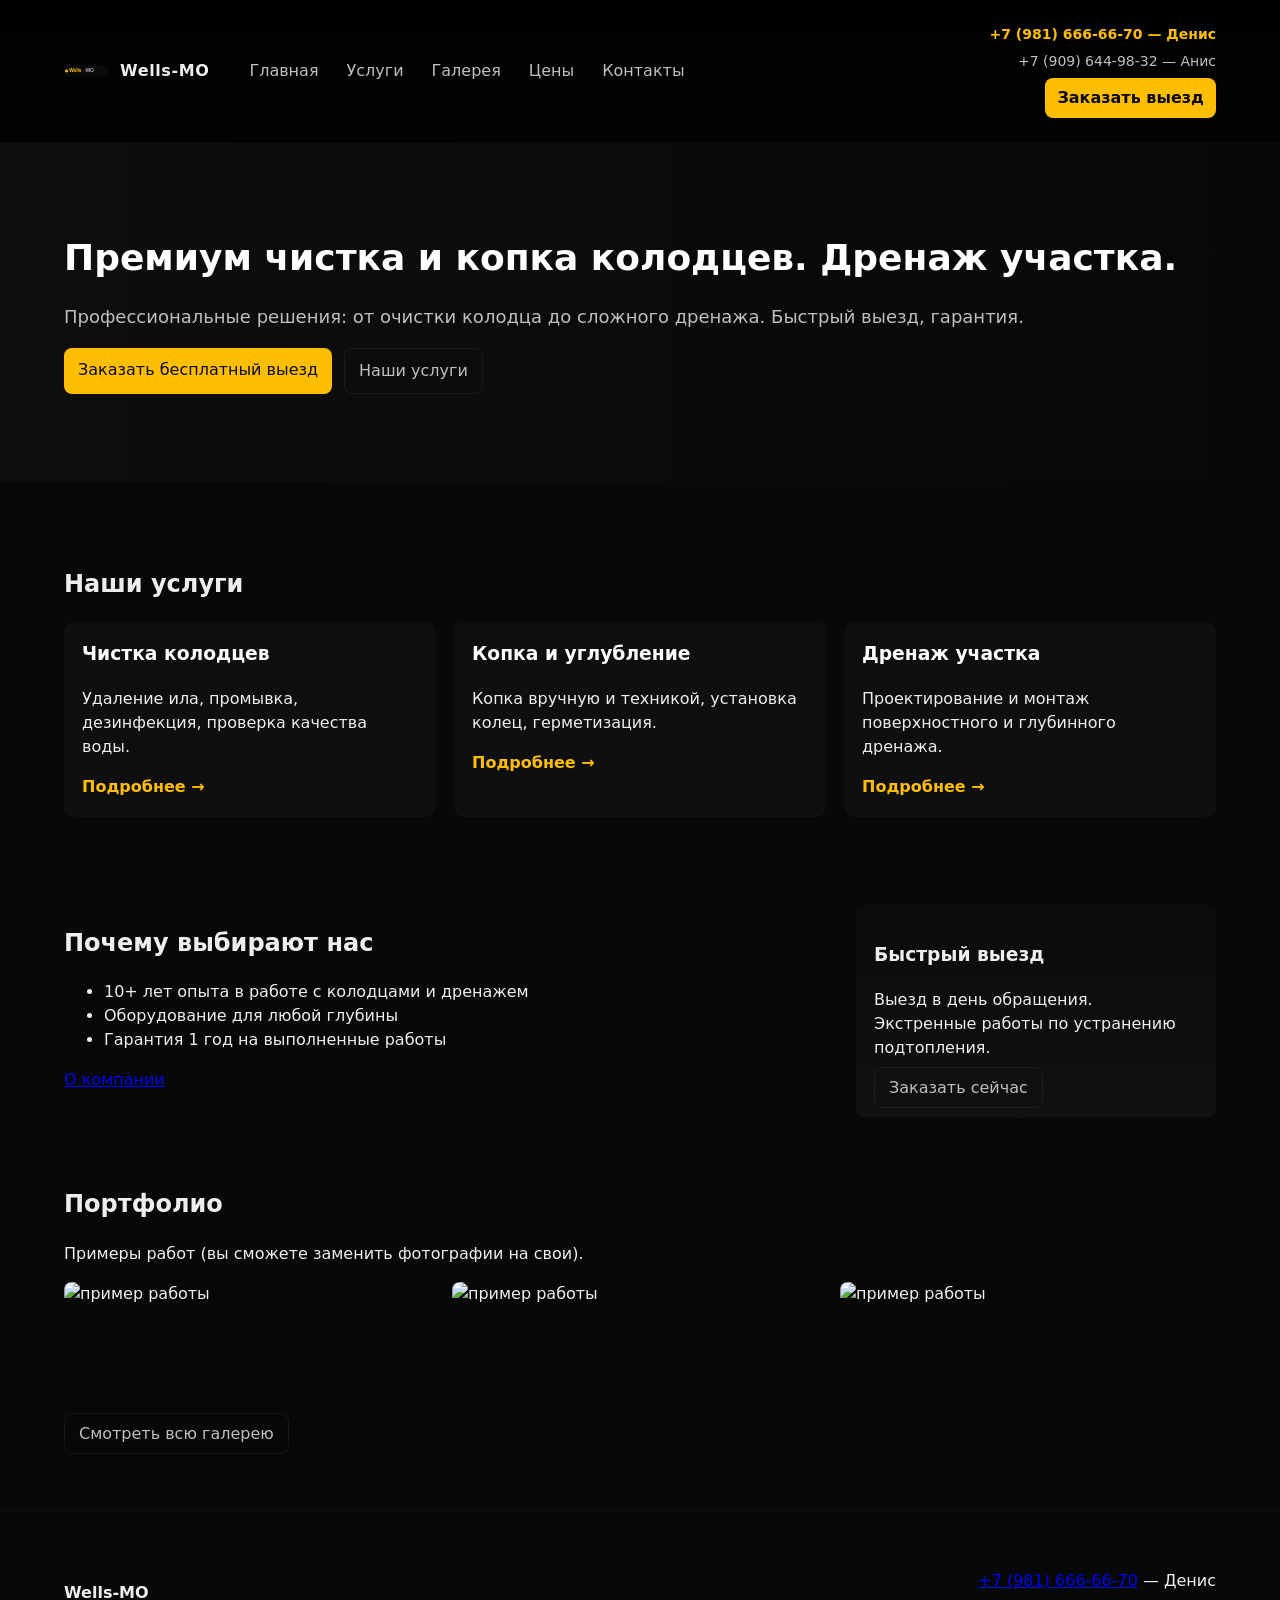
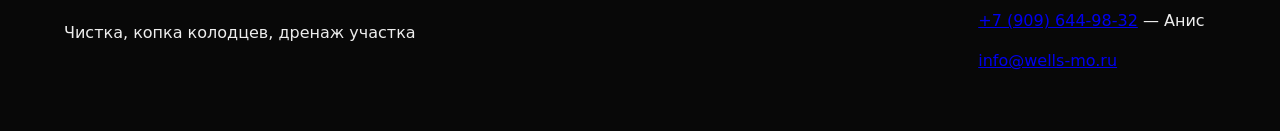
==== index.html @ 6ac6c1f7 "Add premium multi-page site for Wells-MO" ====
<!doctype html>
<html lang="ru">
<head>
  <meta charset="utf-8">
  <meta name="viewport" content="width=device-width,initial-scale=1">
  <title>Wells-MO — Чистка и копка колодцев, дренаж участка</title>
  <meta name="description" content="Премиум услуги: чистка колодцев, копка, дренаж участка. Выезд в день обращения. Денис +7 (981) 666-66-70">
  <link rel="stylesheet" href="/assets/css/styles.css">
  <link rel="icon" href="/assets/logo.svg" type="image/svg+xml">
  <meta property="og:title" content="Wells-MO — Чистка и копка колодцев">
  <meta property="og:description" content="Премиум услуги по чистке и копке колодцев, устройству дренажа участка">
  <meta property="og:type" content="website">
  <script type="application/ld+json">
  {"@context":"https://schema.org","@type":"LocalBusiness","name":"Wells-MO","telephone":"+7-981-666-66-70","email":"info@wells-mo.ru","url":"https://wells-mo.ru","address":{"@type":"PostalAddress","addressLocality":"ВашГород"},"service":[{"@type":"Service","name":"Чистка колодцев"},{"@type":"Service","name":"Копка колодцев"},{"@type":"Service","name":"Дренаж участка"}]}
  </script>
</head>
<body>
  <header class="site-header">
    <div class="container header-inner">
      <a class="logo" href="/">
        <img src="/assets/logo.svg" alt="Wells-MO logo" class="logo-img">
        <span class="logo-text">Wells‑MO</span>
      </a>
      <nav class="main-nav">
        <a href="/">Главная</a>
        <a href="/services/">Услуги</a>
        <a href="/gallery/">Галерея</a>
        <a href="/prices/">Цены</a>
        <a href="/contacts/">Контакты</a>
      </nav>
      <div class="contacts">
        <a class="phone primary" href="tel:+79816666670">+7 (981) 666‑66‑70 — Денис</a>
        <a class="phone" href="tel:+79096449832">+7 (909) 644‑98‑32 — Анис</a>
        <a class="btn-cta" href="/contacts/">Заказать выезд</a>
      </div>
    </div>
  </header>

  <main>
    <section class="hero">
      <div class="container">
        <h1>Премиум чистка и копка колодцев. Дренаж участка.</h1>
        <p class="lead">Профессиональные решения: от очистки колодца до сложного дренажа. Быстрый выезд, гарантия.</p>
        <div class="hero-ctas">
          <a class="btn btn-primary" href="/contacts/">Заказать бесплатный выезд</a>
          <a class="btn" href="/services/">Наши услуги</a>
        </div>
      </div>
    </section>

    <section class="services-preview">
      <div class="container">
        <h2>Наши услуги</h2>
        <div class="cards">
          <article class="card">
            <h3>Чистка колодцев</h3>
            <p>Удаление ила, промывка, дезинфекция, проверка качества воды.</p>
            <a href="/services/cleaning.html" class="more">Подробнее →</a>
          </article>
          <article class="card">
            <h3>Копка и углубление</h3>
            <p>Копка вручную и техникой, установка колец, герметизация.</p>
            <a href="/services/digging.html" class="more">Подробнее →</a>
          </article>
          <article class="card">
            <h3>Дренаж участка</h3>
            <p>Проектирование и монтаж поверхностного и глубинного дренажа.</p>
            <a href="/services/drainage.html" class="more">Подробнее →</a>
          </article>
        </div>
      </div>
    </section>

    <section class="about-preview">
      <div class="container">
        <div class="about-grid">
          <div>
            <h2>Почему выбирают нас</h2>
            <ul class="bullets">
              <li>10+ лет опыта в работе с колодцами и дренажем</li>
              <li>Оборудование для любой глубины</li>
              <li>Гарантия 1 год на выполненные работы</li>
            </ul>
            <a class="btn-outline" href="/about/">О компании</a>
          </div>
          <div class="promo-card">
            <h3>Быстрый выезд</h3>
            <p>Выезд в день обращения. Экстренные работы по устранению подтопления.</p>
            <a class="btn" href="/contacts/">Заказать сейчас</a>
          </div>
        </div>
      </div>
    </section>

    <section class="gallery-preview">
      <div class="container">
        <h2>Портфолио</h2>
        <p>Примеры работ (вы сможете заменить фотографии на свои).</p>
        <div class="gallery-grid">
          <img src="/assets/placeholder-1.jpg" alt="пример работы">
          <img src="/assets/placeholder-2.jpg" alt="пример работы">
          <img src="/assets/placeholder-3.jpg" alt="пример работы">
        </div>
        <a class="btn" href="/gallery/">Смотреть всю галерею</a>
      </div>
    </section>
  </main>

  <footer class="site-footer">
    <div class="container footer-inner">
      <div>
        <strong>Wells‑MO</strong>
        <p>Чистка, копка колодцев, дренаж участка</p>
      </div>
      <div>
        <p><a href="tel:+79816666670">+7 (981) 666‑66‑70</a> — Денис</p>
        <p><a href="tel:+79096449832">+7 (909) 644‑98‑32</a> — Анис</p>
        <p><a href="mailto:info@wells-mo.ru">info@wells-mo.ru</a></p>
      </div>
    </div>
  </footer>

  <script>
    // Simple script for phone link CTA (no tracking)
    document.querySelectorAll('.btn-cta').forEach(el=>el.addEventListener('click',e=>{}));
  </script>
</body>
</html>
---- assets/css/styles.css ----
/* Minimal premium dark theme with yellow accents */
:root{
  --bg:#080808; /* very dark */
  --card:#0f0f10;
  --accent:#ffbf00; /* yellow */
  --muted:#bfbfbf;
  --maxw:1200px;
}
*{box-sizing:border-box}
body{margin:0;font-family:Inter,system-ui,Segoe UI,Roboto,'Helvetica Neue',Arial,sans-serif;background:var(--bg);color:#eee;line-height:1.5}
.container{max-width:var(--maxw);margin:0 auto;padding:24px}
.site-header{border-bottom:1px solid rgba(255,255,255,0.03);position:sticky;top:0;background:linear-gradient(180deg,rgba(0,0,0,0.8),rgba(0,0,0,0.6));backdrop-filter:blur(6px);z-index:50}
.header-inner{display:flex;align-items:center;gap:20px}
.logo{display:flex;align-items:center;gap:12px;text-decoration:none;color:inherit}
.logo-img{width:44px;height:44px}
.logo-text{font-weight:700;letter-spacing:0.6px}
.main-nav{margin-left:12px;display:flex;gap:12px}
.main-nav a{color:var(--muted);text-decoration:none;padding:8px;border-radius:6px}
.contacts{margin-left:auto;display:flex;flex-direction:column;align-items:flex-end;gap:6px}
.phone{color:var(--muted);text-decoration:none;font-size:14px}
.phone.primary{color:var(--accent);font-weight:700}
.btn-cta{background:var(--accent);color:#080808;padding:8px 12px;border-radius:8px;text-decoration:none;font-weight:700}
.hero{padding:64px 0;background:linear-gradient(90deg,rgba(16,16,16,0.7),rgba(8,8,8,0.9));text-align:left}
.hero h1{font-size:36px;margin:0 0 12px;color:#fff}
.lead{color:var(--muted);font-size:18px}
.hero-ctas{margin-top:16px;display:flex;gap:12px}
.btn{background:transparent;border:1px solid rgba(255,255,255,0.06);padding:10px 14px;border-radius:8px;color:var(--muted);text-decoration:none}
.btn-primary{background:var(--accent);color:#080808;border:none}
.services-preview{padding:40px 0}
.cards{display:grid;grid-template-columns:repeat(auto-fit,minmax(220px,1fr));gap:18px}
.card{background:var(--card);padding:18px;border-radius:10px}
.card h3{margin-top:0;color:#fff}
.more{color:var(--accent);text-decoration:none;font-weight:600}
.about-grid{display:grid;grid-template-columns:1fr 360px;gap:20px;align-items:start}
.promo-card{background:linear-gradient(180deg,#0b0b0b,#111);padding:18px;border-radius:10px}
.gallery-grid{display:grid;grid-template-columns:repeat(auto-fit,minmax(180px,1fr));gap:12px;margin-top:12px}
.gallery-grid img{width:100%;height:140px;object-fit:cover;border-radius:8px;display:block}
.site-footer{border-top:1px solid rgba(255,255,255,0.03);padding:18px 0;margin-top:40px}
.footer-inner{display:flex;justify-content:space-between;align-items:center}
@media(max-width:900px){.header-inner{flex-wrap:wrap}.main-nav{order:3;width:100%;gap:8px}.contacts{align-items:flex-start}.about-grid{grid-template-columns:1fr}.gallery-grid img{height:120px}}
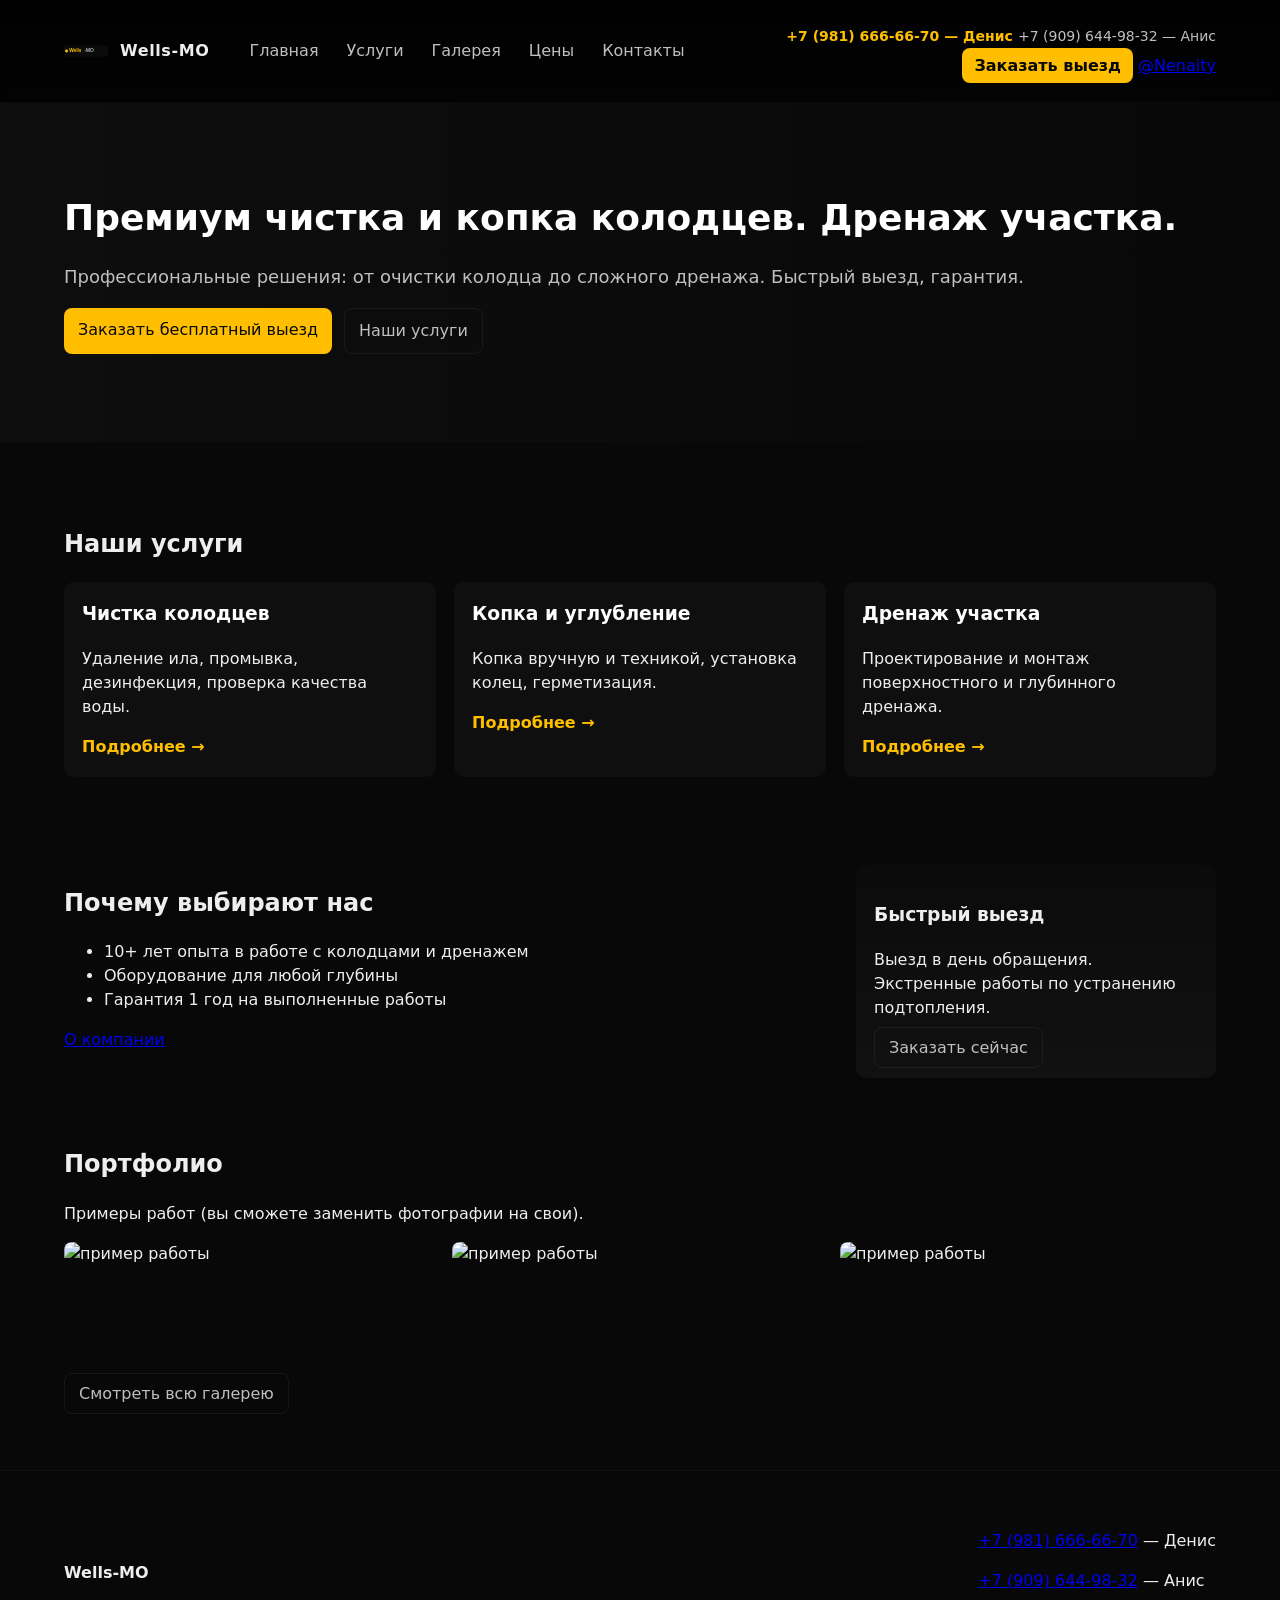
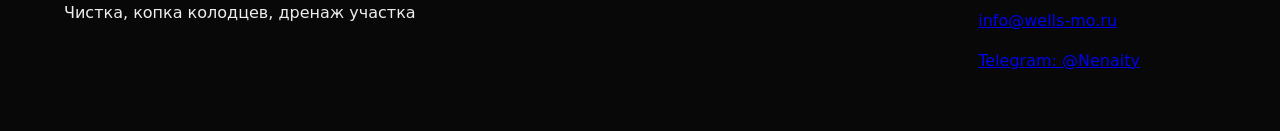
==== commit 99117380: "Update index.html: enlarge header logo, add Telegram link." ====
--- a/index.html
+++ b/index.html
@@ -29,9 +29,14 @@
         <a href="/contacts/">Контакты</a>
       </nav>
       <div class="contacts">
-        <a class="phone primary" href="tel:+79816666670">+7 (981) 666‑66‑70 — Денис</a>
-        <a class="phone" href="tel:+79096449832">+7 (909) 644‑98‑32 — Анис</a>
-        <a class="btn-cta" href="/contacts/">Заказать выезд</a>
+        <div class="phones">
+          <a class="phone primary" href="tel:+79816666670">+7 (981) 666‑66‑70 — Денис</a>
+          <a class="phone" href="tel:+79096449832">+7 (909) 644‑98‑32 — Анис</a>
+        </div>
+        <div class="actions">
+          <a class="btn-cta" href="/contacts/">Заказать выезд</a>
+          <a class="telegram" href="https://t.me/Nenaity" target="_blank" rel="noopener">@Nenaity</a>
+        </div>
       </div>
     </div>
   </header>
@@ -116,12 +121,12 @@
         <p><a href="tel:+79816666670">+7 (981) 666‑66‑70</a> — Денис</p>
         <p><a href="tel:+79096449832">+7 (909) 644‑98‑32</a> — Анис</p>
         <p><a href="mailto:info@wells-mo.ru">info@wells-mo.ru</a></p>
+        <p><a class="telegram" href="https://t.me/Nenaity" target="_blank" rel="noopener">Telegram: @Nenaity</a></p>
       </div>
     </div>
   </footer>
 
   <script>
-    // Simple script for phone link CTA (no tracking)
     document.querySelectorAll('.btn-cta').forEach(el=>el.addEventListener('click',e=>{}));
   </script>
 </body>
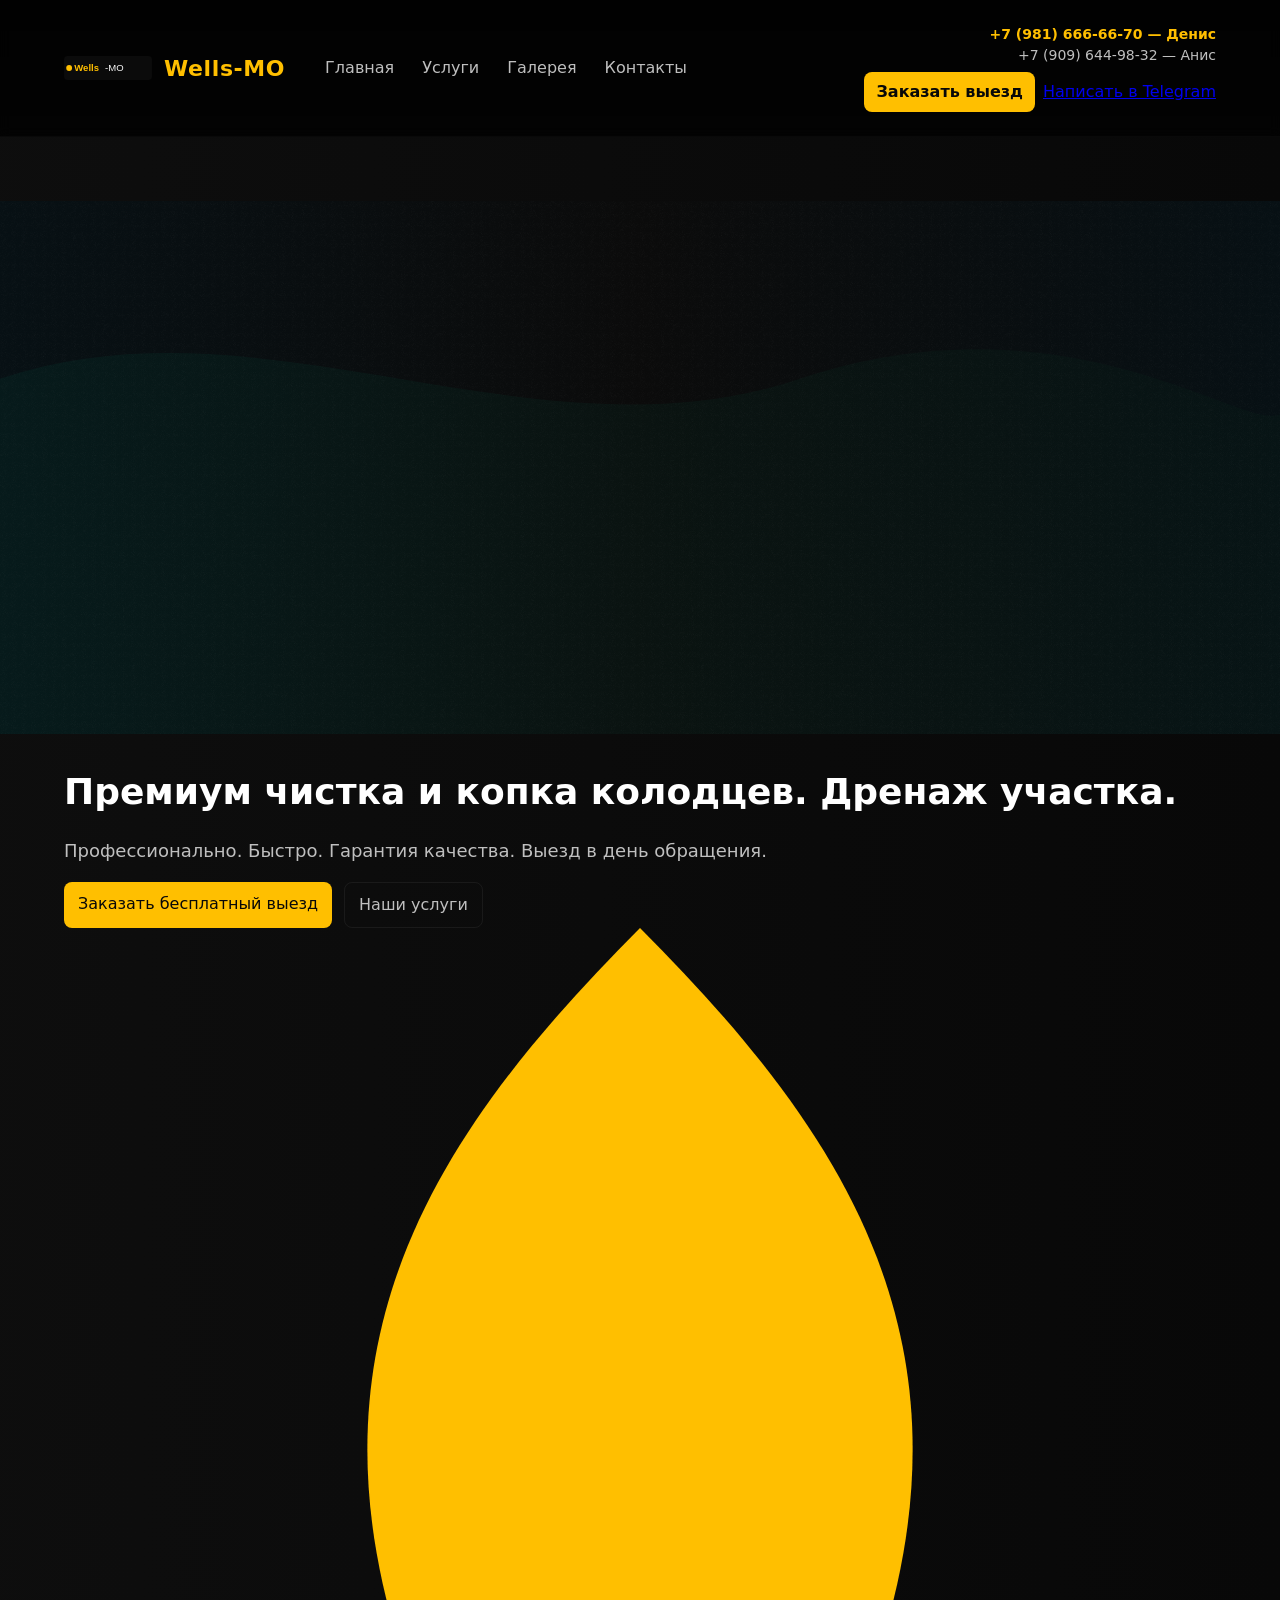
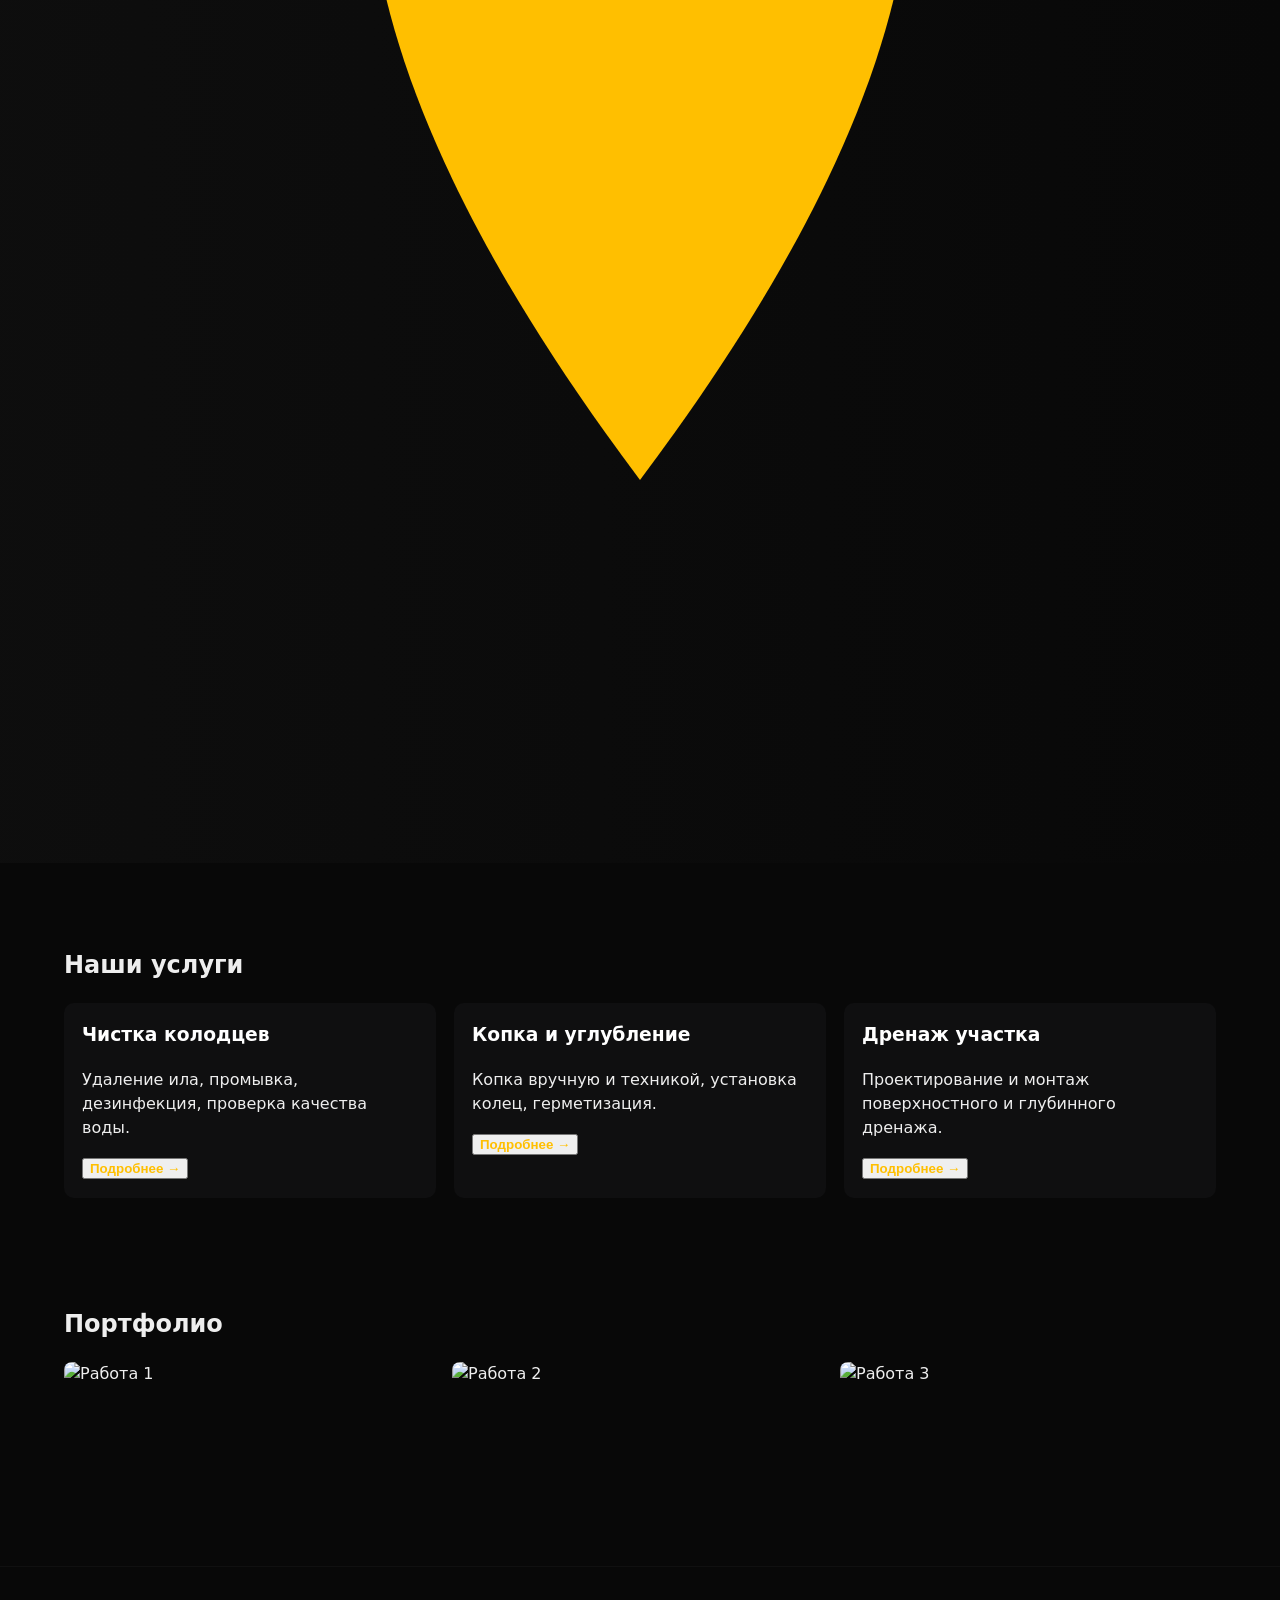
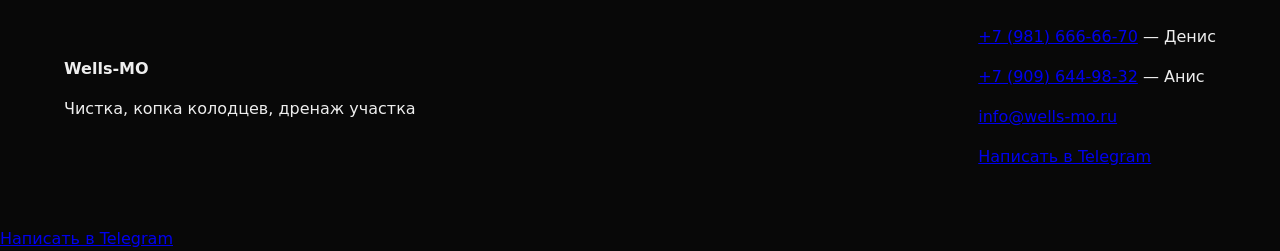
==== commit 523acd67: "Updated index.html with enhanced design components." ====
--- a/index.html
+++ b/index.html
@@ -3,13 +3,13 @@
 <head>
   <meta charset="utf-8">
   <meta name="viewport" content="width=device-width,initial-scale=1">
-  <title>Wells-MO — Чистка и копка колодцев, дренаж участка</title>
-  <meta name="description" content="Премиум услуги: чистка колодцев, копка, дренаж участка. Выезд в день обращения. Денис +7 (981) 666-66-70">
+  <title>Wells-MO — Премиум чистка и копка колодцев, дренаж участка</title>
+  <meta name="description" content="Премиум услуги: чистка колодцев, копка, дренаж участка. Быстрый выезд. Денис +7 (981) 666-66-70">
+  <link rel="icon" href="/assets/favicon.svg" type="image/svg+xml">
+  <link href="https://fonts.googleapis.com/css2?family=Poppins:wght@400;600;700;800&display=swap" rel="stylesheet">
   <link rel="stylesheet" href="/assets/css/styles.css">
-  <link rel="icon" href="/assets/logo.svg" type="image/svg+xml">
   <meta property="og:title" content="Wells-MO — Чистка и копка колодцев">
   <meta property="og:description" content="Премиум услуги по чистке и копке колодцев, устройству дренажа участка">
-  <meta property="og:type" content="website">
   <script type="application/ld+json">
   {"@context":"https://schema.org","@type":"LocalBusiness","name":"Wells-MO","telephone":"+7-981-666-66-70","email":"info@wells-mo.ru","url":"https://wells-mo.ru","address":{"@type":"PostalAddress","addressLocality":"ВашГород"},"service":[{"@type":"Service","name":"Чистка колодцев"},{"@type":"Service","name":"Копка колодцев"},{"@type":"Service","name":"Дренаж участка"}]}
   </script>
@@ -21,11 +21,10 @@
         <img src="/assets/logo.svg" alt="Wells-MO logo" class="logo-img">
         <span class="logo-text">Wells‑MO</span>
       </a>
-      <nav class="main-nav">
+      <nav class="main-nav" aria-label="Главное меню">
         <a href="/">Главная</a>
         <a href="/services/">Услуги</a>
         <a href="/gallery/">Галерея</a>
-        <a href="/prices/">Цены</a>
         <a href="/contacts/">Контакты</a>
       </nav>
       <div class="contacts">
@@ -35,7 +34,7 @@
         </div>
         <div class="actions">
           <a class="btn-cta" href="/contacts/">Заказать выезд</a>
-          <a class="telegram" href="https://t.me/Nenaity" target="_blank" rel="noopener">@Nenaity</a>
+          <a class="telegram-btn" href="https://t.me/Nenaity" target="_blank" rel="noopener">Написать в Telegram</a>
         </div>
       </div>
     </div>
@@ -43,12 +42,42 @@
 
   <main>
     <section class="hero">
-      <div class="container">
-        <h1>Премиум чистка и копка колодцев. Дренаж участка.</h1>
-        <p class="lead">Профессиональные решения: от очистки колодца до сложного дренажа. Быстрый выезд, гарантия.</p>
-        <div class="hero-ctas">
-          <a class="btn btn-primary" href="/contacts/">Заказать бесплатный выезд</a>
-          <a class="btn" href="/services/">Наши услуги</a>
+      <div class="hero-bg">
+        <!-- Premium SVG abstract water/leaf background -->
+        <svg class="hero-svg" viewBox="0 0 1440 600" preserveAspectRatio="xMidYMid slice" xmlns="http://www.w3.org/2000/svg" aria-hidden="true">
+          <defs>
+            <linearGradient id="g1" x1="0" x2="1">
+              <stop offset="0%" stop-color="#071014"/>
+              <stop offset="50%" stop-color="#0b0b0b"/>
+              <stop offset="100%" stop-color="#071014"/>
+            </linearGradient>
+            <linearGradient id="g2" x1="0" x2="1">
+              <stop offset="0%" stop-color="#05302a" stop-opacity="0.45"/>
+              <stop offset="100%" stop-color="#09281b" stop-opacity="0.25"/>
+            </linearGradient>
+            <filter id="grain"><feTurbulence baseFrequency="0.8" numOctaves="1" stitchTiles="stitch" result="noise"/><feColorMatrix type="saturate" values="0"/></filter>
+          </defs>
+          <rect width="100%" height="100%" fill="url(#g1)" />
+          <g opacity="0.7">
+            <path d="M0,200 C300,100 600,300 900,200 C1200,100 1400,260 1440,240 L1440,600 L0,600 Z" fill="url(#g2)"></path>
+          </g>
+          <g opacity="0.08" filter="url(#grain)">
+            <rect width="100%" height="100%" fill="#ffd54f"/>
+          </g>
+        </svg>
+      </div>
+      <div class="container hero-inner">
+        <div class="hero-content">
+          <h1>Премиум чистка и копка колодцев. Дренаж участка.</h1>
+          <p class="lead">Профессионально. Быстро. Гарантия качества. Выезд в день обращения.</p>
+          <div class="hero-ctas">
+            <a class="btn btn-primary" href="/contacts/">Заказать бесплатный выезд</a>
+            <a class="btn" href="/services/">Наши услуги</a>
+          </div>
+        </div>
+        <div class="hero-visual" aria-hidden="true">
+          <!-- decorative water droplet / badge -->
+          <svg class="droplet" viewBox="0 0 80 100" xmlns="http://www.w3.org/2000/svg"><path fill="#ffbf00" d="M40 0 C60 20 70 40 40 80 C10 40 20 20 40 0 Z"/></svg>
         </div>
       </div>
     </section>
@@ -56,43 +85,22 @@
     <section class="services-preview">
       <div class="container">
         <h2>Наши услуги</h2>
-        <div class="cards">
-          <article class="card">
+        <div class="cards" id="services-list">
+          <article class="card service-card" data-service="cleaning">
             <h3>Чистка колодцев</h3>
             <p>Удаление ила, промывка, дезинфекция, проверка качества воды.</p>
-            <a href="/services/cleaning.html" class="more">Подробнее →</a>
+            <button class="more service-open" data-target="cleaning">Подробнее →</button>
           </article>
-          <article class="card">
+          <article class="card service-card" data-service="digging">
             <h3>Копка и углубление</h3>
             <p>Копка вручную и техникой, установка колец, герметизация.</p>
-            <a href="/services/digging.html" class="more">Подробнее →</a>
+            <button class="more service-open" data-target="digging">Подробнее →</button>
           </article>
-          <article class="card">
+          <article class="card service-card" data-service="drainage">
             <h3>Дренаж участка</h3>
             <p>Проектирование и монтаж поверхностного и глубинного дренажа.</p>
-            <a href="/services/drainage.html" class="more">Подробнее →</a>
+            <button class="more service-open" data-target="drainage">Подробнее →</button>
           </article>
-        </div>
-      </div>
-    </section>
-
-    <section class="about-preview">
-      <div class="container">
-        <div class="about-grid">
-          <div>
-            <h2>Почему выбирают нас</h2>
-            <ul class="bullets">
-              <li>10+ лет опыта в работе с колодцами и дренажем</li>
-              <li>Оборудование для любой глубины</li>
-              <li>Гарантия 1 год на выполненные работы</li>
-            </ul>
-            <a class="btn-outline" href="/about/">О компании</a>
-          </div>
-          <div class="promo-card">
-            <h3>Быстрый выезд</h3>
-            <p>Выезд в день обращения. Экстренные работы по устранению подтопления.</p>
-            <a class="btn" href="/contacts/">Заказать сейчас</a>
-          </div>
         </div>
       </div>
     </section>
@@ -100,15 +108,14 @@
     <section class="gallery-preview">
       <div class="container">
         <h2>Портфолио</h2>
-        <p>Примеры работ (вы сможете заменить фотографии на свои).</p>
-        <div class="gallery-grid">
-          <img src="/assets/placeholder-1.jpg" alt="пример работы">
-          <img src="/assets/placeholder-2.jpg" alt="пример работы">
-          <img src="/assets/placeholder-3.jpg" alt="пример работы">
+        <div class="gallery-grid" id="gallery">
+          <div class="gallery-item"><img src="/assets/photo-2.jpg" alt="Работа 1" loading="lazy"><div class="g-overlay"></div></div>
+          <div class="gallery-item"><img src="/assets/photo-3.jpg" alt="Работа 2" loading="lazy"><div class="g-overlay"></div></div>
+          <div class="gallery-item"><img src="/assets/photo-4.jpg" alt="Работа 3" loading="lazy"><div class="g-overlay"></div></div>
         </div>
-        <a class="btn" href="/gallery/">Смотреть всю галерею</a>
       </div>
     </section>
+
   </main>
 
   <footer class="site-footer">
@@ -121,13 +128,14 @@
         <p><a href="tel:+79816666670">+7 (981) 666‑66‑70</a> — Денис</p>
         <p><a href="tel:+79096449832">+7 (909) 644‑98‑32</a> — Анис</p>
         <p><a href="mailto:info@wells-mo.ru">info@wells-mo.ru</a></p>
-        <p><a class="telegram" href="https://t.me/Nenaity" target="_blank" rel="noopener">Telegram: @Nenaity</a></p>
+        <p><a class="telegram-btn small" href="https://t.me/Nenaity" target="_blank" rel="noopener">Написать в Telegram</a></p>
       </div>
     </div>
   </footer>
 
-  <script>
-    document.querySelectorAll('.btn-cta').forEach(el=>el.addEventListener('click',e=>{}));
-  </script>
+  <!-- Floating Telegram button for desktop (hidden on small screens) -->
+  <a class="floating-telegram" href="https://t.me/Nenaity" target="_blank" rel="noopener" aria-label="Написать в Telegram">Написать в Telegram</a>
+
+  <script src="/assets/js/main.js"></script>
 </body>
-</html>
+</html>
--- a/assets/css/styles.css
+++ b/assets/css/styles.css
@@ -12,14 +12,17 @@
 .site-header{border-bottom:1px solid rgba(255,255,255,0.03);position:sticky;top:0;background:linear-gradient(180deg,rgba(0,0,0,0.8),rgba(0,0,0,0.6));backdrop-filter:blur(6px);z-index:50}
 .header-inner{display:flex;align-items:center;gap:20px}
 .logo{display:flex;align-items:center;gap:12px;text-decoration:none;color:inherit}
-.logo-img{width:44px;height:44px}
-.logo-text{font-weight:700;letter-spacing:0.6px}
+.logo-img{width:88px;height:auto}
+.logo-text{font-weight:800;letter-spacing:0.6px;font-size:22px;color:var(--accent);text-shadow:0 2px 6px rgba(0,0,0,0.6)}
 .main-nav{margin-left:12px;display:flex;gap:12px}
 .main-nav a{color:var(--muted);text-decoration:none;padding:8px;border-radius:6px}
 .contacts{margin-left:auto;display:flex;flex-direction:column;align-items:flex-end;gap:6px}
+.phones{display:flex;flex-direction:column;align-items:flex-end}
+.actions{display:flex;gap:8px;align-items:center}
 .phone{color:var(--muted);text-decoration:none;font-size:14px}
 .phone.primary{color:var(--accent);font-weight:700}
 .btn-cta{background:var(--accent);color:#080808;padding:8px 12px;border-radius:8px;text-decoration:none;font-weight:700}
+.telegram{display:inline-block;text-decoration:none;padding:8px 10px;border-radius:8px;font-weight:700;color:#080808;background:var(--accent)}
 .hero{padding:64px 0;background:linear-gradient(90deg,rgba(16,16,16,0.7),rgba(8,8,8,0.9));text-align:left}
 .hero h1{font-size:36px;margin:0 0 12px;color:#fff}
 .lead{color:var(--muted);font-size:18px}
@@ -35,6 +38,9 @@
 .promo-card{background:linear-gradient(180deg,#0b0b0b,#111);padding:18px;border-radius:10px}
 .gallery-grid{display:grid;grid-template-columns:repeat(auto-fit,minmax(180px,1fr));gap:12px;margin-top:12px}
 .gallery-grid img{width:100%;height:140px;object-fit:cover;border-radius:8px;display:block}
+.map-wrap{margin-top:12px;border-radius:8px;overflow:hidden;border:1px solid rgba(255,255,255,0.04)}
+.map-wrap iframe{width:100%;height:420px;border:0;display:block}
 .site-footer{border-top:1px solid rgba(255,255,255,0.03);padding:18px 0;margin-top:40px}
 .footer-inner{display:flex;justify-content:space-between;align-items:center}
+.footer-inner a.telegram{background:transparent;color:var(--accent);padding:6px 8px;border-radius:6px}
 @media(max-width:900px){.header-inner{flex-wrap:wrap}.main-nav{order:3;width:100%;gap:8px}.contacts{align-items:flex-start}.about-grid{grid-template-columns:1fr}.gallery-grid img{height:120px}}
